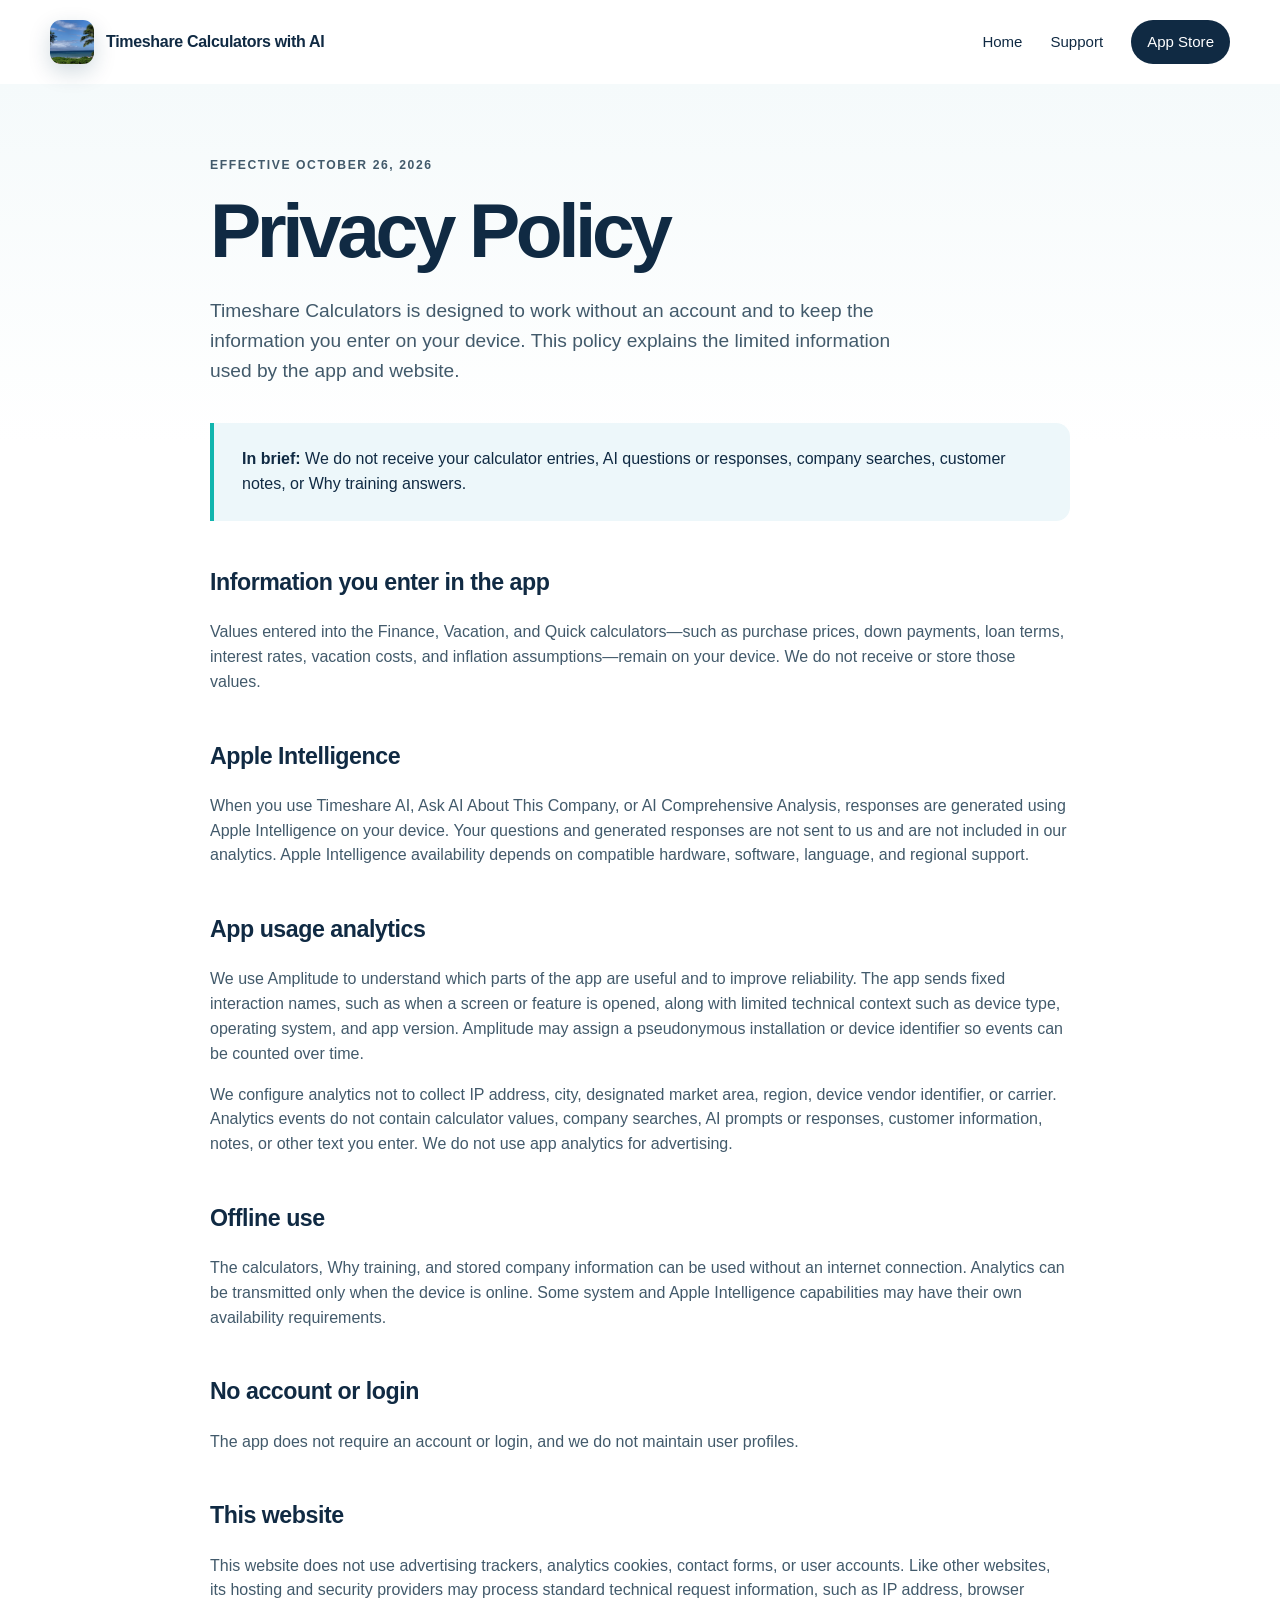
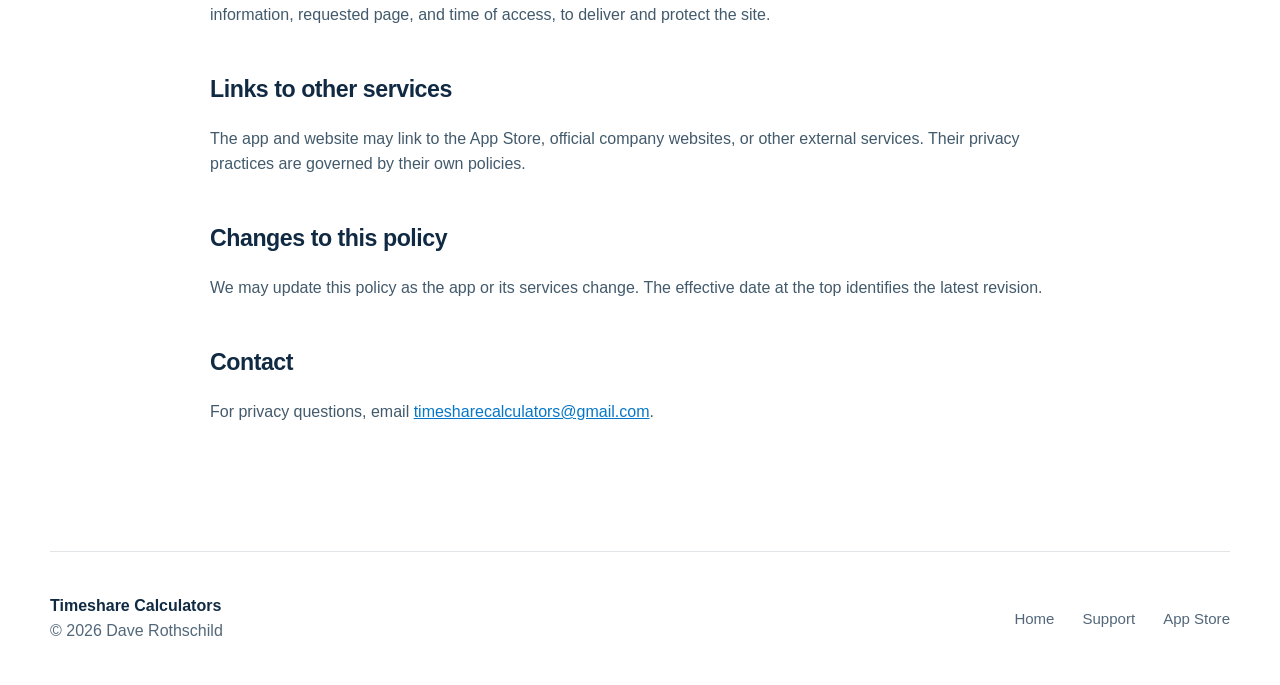
==== docs/privacy/index.html @ 12470e45 "Build Timeshare Calculators marketing website" ====
<!doctype html>
<html lang="en">
<head>
  <meta charset="utf-8">
  <meta name="viewport" content="width=device-width, initial-scale=1">
  <meta name="theme-color" content="#075985">
  <meta name="description" content="Privacy policy for the Timeshare Calculators with AI app and website.">
  <link rel="canonical" href="https://timesharecalculators.com/privacy/">
  <link rel="icon" href="../assets/app-icon.png">
  <link rel="stylesheet" href="../assets/site.css">
  <title>Privacy Policy — Timeshare Calculators</title>
</head>
<body>
  <header class="site-header">
    <a class="brand" href="/" aria-label="Timeshare Calculators with AI home"><img src="../assets/app-icon.png" alt="" width="44" height="44"><span>Timeshare Calculators with AI</span></a>
    <nav aria-label="Primary navigation"><a href="/">Home</a><a href="/support/">Support</a><a class="nav-download" href="https://apps.apple.com/us/app/timeshare-calculators-with-ai/id1451573793">App Store</a></nav>
  </header>
  <main class="content-page">
    <p class="eyebrow">Effective October 26, 2026</p>
    <h1>Privacy Policy</h1>
    <p class="content-lede">Timeshare Calculators is designed to work without an account and to keep the information you enter on your device. This policy explains the limited information used by the app and website.</p>
    <div class="info-box"><strong>In brief:</strong> We do not receive your calculator entries, AI questions or responses, company searches, customer notes, or Why training answers.</div>
    <h2>Information you enter in the app</h2>
    <p>Values entered into the Finance, Vacation, and Quick calculators—such as purchase prices, down payments, loan terms, interest rates, vacation costs, and inflation assumptions—remain on your device. We do not receive or store those values.</p>
    <h2>Apple Intelligence</h2>
    <p>When you use Timeshare AI, Ask AI About This Company, or AI Comprehensive Analysis, responses are generated using Apple Intelligence on your device. Your questions and generated responses are not sent to us and are not included in our analytics. Apple Intelligence availability depends on compatible hardware, software, language, and regional support.</p>
    <h2>App usage analytics</h2>
    <p>We use Amplitude to understand which parts of the app are useful and to improve reliability. The app sends fixed interaction names, such as when a screen or feature is opened, along with limited technical context such as device type, operating system, and app version. Amplitude may assign a pseudonymous installation or device identifier so events can be counted over time.</p>
    <p>We configure analytics not to collect IP address, city, designated market area, region, device vendor identifier, or carrier. Analytics events do not contain calculator values, company searches, AI prompts or responses, customer information, notes, or other text you enter. We do not use app analytics for advertising.</p>
    <h2>Offline use</h2>
    <p>The calculators, Why training, and stored company information can be used without an internet connection. Analytics can be transmitted only when the device is online. Some system and Apple Intelligence capabilities may have their own availability requirements.</p>
    <h2>No account or login</h2>
    <p>The app does not require an account or login, and we do not maintain user profiles.</p>
    <h2>This website</h2>
    <p>This website does not use advertising trackers, analytics cookies, contact forms, or user accounts. Like other websites, its hosting and security providers may process standard technical request information, such as IP address, browser information, requested page, and time of access, to deliver and protect the site.</p>
    <h2>Links to other services</h2>
    <p>The app and website may link to the App Store, official company websites, or other external services. Their privacy practices are governed by their own policies.</p>
    <h2>Changes to this policy</h2>
    <p>We may update this policy as the app or its services change. The effective date at the top identifies the latest revision.</p>
    <h2>Contact</h2>
    <p>For privacy questions, email <a href="mailto:timesharecalculators@gmail.com">timesharecalculators@gmail.com</a>.</p>
  </main>
  <footer class="site-footer"><div><strong>Timeshare Calculators</strong><span>© 2026 Dave Rothschild</span></div><nav aria-label="Footer navigation"><a href="/">Home</a><a href="/support/">Support</a><a href="https://apps.apple.com/us/app/timeshare-calculators-with-ai/id1451573793">App Store</a></nav></footer>
</body>
</html>
---- docs/assets/site.css ----
:root {
  --ink: #102a43;
  --muted: #526779;
  --blue: #0b83e6;
  --blue-dark: #075985;
  --aqua: #11b5ae;
  --sand: #f4efe7;
  --mist: #edf7fa;
  --line: rgba(16, 42, 67, 0.12);
  --shadow: 0 28px 80px rgba(8, 48, 78, 0.17);
}

* { box-sizing: border-box; }
html { scroll-behavior: smooth; }
body { margin: 0; overflow-x: hidden; color: var(--ink); background: #fff; font-family: -apple-system, BlinkMacSystemFont, "Segoe UI", sans-serif; line-height: 1.55; -webkit-font-smoothing: antialiased; }
a { color: inherit; }
img { display: block; max-width: 100%; }
.site-header { width: min(1180px, calc(100% - 40px)); margin: 0 auto; min-height: 84px; display: flex; align-items: center; justify-content: space-between; gap: 24px; }
.brand { display: inline-flex; align-items: center; gap: 12px; font-weight: 750; text-decoration: none; letter-spacing: -0.02em; }
.brand img { border-radius: 11px; box-shadow: 0 8px 22px rgba(4, 55, 84, 0.18); }
.site-header nav, .site-footer nav { display: flex; align-items: center; gap: 28px; }
.site-header nav a, .site-footer nav a { text-decoration: none; font-size: 0.94rem; }
.site-header nav a:hover, .site-footer nav a:hover { color: var(--blue); }
.site-header .nav-download { padding: 10px 16px; border-radius: 999px; color: #fff; background: var(--ink); }

.hero { position: relative; overflow: hidden; min-height: 760px; display: grid; grid-template-columns: minmax(0, 1fr) minmax(420px, 0.88fr); gap: 64px; align-items: center; padding: 70px max(40px, calc((100vw - 1180px) / 2)) 88px; background: radial-gradient(circle at 84% 18%, rgba(17, 181, 174, 0.23), transparent 27%), linear-gradient(135deg, #f6fbfc 0%, #e5f3f7 52%, #d7edf4 100%); }
.hero::after { content: ""; position: absolute; width: 680px; height: 680px; right: -150px; bottom: -390px; border-radius: 50%; border: 110px solid rgba(255, 255, 255, 0.36); }
.hero-copy, .hero-visual { position: relative; z-index: 1; min-width: 0; }
.eyebrow { margin: 0 0 18px; color: var(--blue-dark); font-size: 0.76rem; font-weight: 800; letter-spacing: 0.13em; text-transform: uppercase; }
.hero .eyebrow { margin-bottom: 22px; font-size: 1rem; letter-spacing: .11em; }
h1, h2, h3, p { margin-top: 0; }
h1 { margin-bottom: 28px; font-size: clamp(3rem, 5vw, 5.6rem); line-height: 0.98; letter-spacing: -0.058em; }
h1 span { color: var(--blue); }
.hero-lede { max-width: 640px; color: var(--muted); font-size: clamp(1.08rem, 1.6vw, 1.35rem); }
.hero-actions { display: flex; align-items: center; gap: 24px; margin-top: 34px; }
.app-store-badge { display: inline-block; flex: 0 0 auto; line-height: 0; }
.app-store-badge img { width: 200px; height: auto; }
.app-store-badge:hover { opacity: 0.88; }
.text-link { font-weight: 700; text-decoration: none; border-bottom: 1px solid currentColor; }
.platforms, .availability, .fine-print { color: var(--muted); font-size: 0.88rem; }
.platforms { margin: 22px 0 0; }

.hero-visual { min-height: 660px; display: grid; place-items: center; }
.phone { overflow: hidden; border: 10px solid #142431; border-radius: 42px; background: #fff; box-shadow: var(--shadow); }
.phone img { width: 100%; height: auto; }
.hero-montage { position: relative; width: 100%; max-width: 560px; height: 650px; }
.montage-phone { position: absolute; border-width: 7px; border-radius: 32px; box-shadow: 0 28px 70px rgba(8,48,78,.2); }
.montage-center { z-index: 3; top: 0; left: 50%; width: 290px; transform: translateX(-50%); border-width: 8px; border-radius: 36px; box-shadow: 0 34px 90px rgba(8,48,78,.27); }
.montage-left { z-index: 1; top: 118px; left: 0; width: 210px; transform: rotate(-7deg); }
.montage-right { z-index: 2; top: 118px; right: 0; width: 210px; transform: rotate(7deg); }

.section { padding: 120px max(40px, calc((100vw - 1180px) / 2)); }
.section-heading { max-width: 760px; margin: 0 auto 88px; text-align: center; }
.section-heading h2, .privacy-band h2, .final-cta h2 { font-size: clamp(2.3rem, 4vw, 4.2rem); line-height: 1.03; letter-spacing: -0.045em; }
.section-heading p:not(.eyebrow) { color: var(--muted); font-size: 1.1rem; }
.story-row { display: grid; grid-template-columns: minmax(300px, 0.8fr) minmax(480px, 1.2fr); gap: 90px; align-items: center; margin-bottom: 150px; }
.story-row-reverse { grid-template-columns: 1fr 1.05fr; }
.story-row-reverse .story-copy { order: 2; }
.story-copy h3 { margin-bottom: 20px; font-size: clamp(2rem, 3vw, 3.1rem); line-height: 1.05; letter-spacing: -0.04em; }
.story-copy > p { color: var(--muted); font-size: 1.08rem; }
.step { display: inline-grid; place-items: center; width: 45px; height: 45px; margin-bottom: 24px; border-radius: 50%; color: #fff; background: var(--blue); font-size: 0.78rem; font-weight: 850; }
.check-list { margin: 28px 0 0; padding: 0; list-style: none; }
.check-list li { position: relative; margin: 12px 0; padding-left: 30px; }
.check-list li::before { content: "✓"; position: absolute; left: 0; color: var(--aqua); font-weight: 900; }
.calculator-showcase { min-height: 680px; display: grid; place-items: center; padding: 54px; border-radius: 40px; background: radial-gradient(circle at 70% 18%, rgba(17,181,174,.27), transparent 30%), linear-gradient(145deg, #eaf7f9, #d5eaf3); }
.calculator-showcase-vacation { background: radial-gradient(circle at 30% 82%, rgba(255,255,255,.55), transparent 34%), linear-gradient(145deg, #e3f2fb, #b9ddf2); }
.calculator-phone { width: 320px; border-width: 8px; border-radius: 36px; }

.research-section { overflow: hidden; color: #fff; background: #071f31; }
.light-heading .eyebrow { color: #71d5d0; }
.light-heading p:not(.eyebrow) { color: #afc3d2; }
.research-features { display: grid; gap: 80px; }
.research-feature { display: grid; grid-template-columns: minmax(260px, .72fr) minmax(520px, 1.28fr); gap: 58px; align-items: center; padding: 58px; border: 1px solid rgba(214,228,235,.13); border-radius: 40px; background: rgba(255,255,255,.035); }
.research-feature-reverse { grid-template-columns: minmax(520px, 1.28fr) minmax(260px, .72fr); }
.research-feature-reverse .research-copy { order: 2; }
.research-copy span { color: #6de0da; font-size: .78rem; font-weight: 800; letter-spacing: .12em; text-transform: uppercase; }
.research-copy h3 { margin: 12px 0 20px; color: #fff; font-size: clamp(2rem, 3vw, 3rem); line-height: 1.04; letter-spacing: -.04em; }
.research-copy p { color: #afc3d2; font-size: 1.04rem; }
.research-note { padding-top: 18px; border-top: 1px solid rgba(214,228,235,.15); font-size: .82rem !important; }
.research-phone-pair { min-height: 610px; display: flex; align-items: flex-start; justify-content: center; gap: 24px; }
.phone-dark { width: 270px; border-color: #d6e4eb; border-width: 7px; border-radius: 32px; box-shadow: 0 35px 90px rgba(0,0,0,.4); }
.research-phone-offset { margin-top: 62px; }
.research-feature-why { grid-template-columns: 1fr 330px; background: linear-gradient(135deg, rgba(11,131,230,.13), rgba(17,181,174,.08)); }
.why-phone { width: 300px; justify-self: center; }

.privacy-band { display: grid; grid-template-columns: 0.9fr 1.1fr; gap: 100px; background: var(--sand); }
.privacy-points p { padding: 0 0 25px; border-bottom: 1px solid rgba(16, 42, 67, 0.17); color: var(--muted); }
.privacy-points strong { color: var(--ink); }
.final-cta { text-align: center; }
.final-cta img { margin: 0 auto 30px; border-radius: 25px; box-shadow: 0 15px 35px rgba(8,48,78,.18); }
.final-cta h2 { margin-bottom: 34px; }
.app-store-link { color: var(--blue-dark); font-weight: 750; text-underline-offset: 4px; }
.availability { max-width: 680px; margin: 28px auto 0; }
.site-footer { width: min(1180px, calc(100% - 40px)); margin: 0 auto; padding: 42px 0; border-top: 1px solid var(--line); display: flex; align-items: center; justify-content: space-between; gap: 30px; color: var(--muted); }
.site-footer div { display: flex; flex-direction: column; }
.site-footer strong { color: var(--ink); }
.apple-legal { max-width: 640px; margin-top: 12px; color: #718393; font-size: 0.7rem; line-height: 1.45; }

.content-page { min-height: calc(100vh - 180px); padding: 72px max(24px, calc((100vw - 860px) / 2)) 110px; background: linear-gradient(#f5fafb 0, #fff 360px); }
.content-page h1 { font-size: clamp(2.8rem, 6vw, 4.8rem); }
.content-page h2 { margin-top: 44px; font-size: 1.45rem; letter-spacing: -0.02em; }
.content-page p, .content-page li { color: #425a6b; }
.content-page a { color: #0677c8; }
.content-lede { max-width: 720px; font-size: 1.2rem; }
.info-box { margin: 38px 0; padding: 24px 28px; border-left: 4px solid var(--aqua); border-radius: 0 14px 14px 0; background: var(--mist); }
.faq-item { padding: 26px 0; border-bottom: 1px solid var(--line); }
.faq-item h2 { margin: 0 0 8px; }
.contact-card { margin-top: 48px; padding: 30px; border-radius: 22px; color: #fff; background: var(--blue-dark); }
.contact-card a { color: #fff; font-weight: 750; }

@media (max-width: 900px) {
  .site-header nav a:not(.nav-download) { display: none; }
  .hero { grid-template-columns: 1fr; text-align: center; padding-top: 72px; }
  .hero-copy { max-width: 700px; margin: 0 auto; }
  .hero-lede { margin-left: auto; margin-right: auto; }
  .hero-actions { justify-content: center; }
  .hero-visual { min-height: 650px; }
  .story-row, .story-row-reverse, .privacy-band { grid-template-columns: 1fr; gap: 60px; }
  .story-row-reverse .story-copy { order: initial; }
  .research-feature, .research-feature-reverse, .research-feature-why { grid-template-columns: 1fr; }
  .research-feature-reverse .research-copy { order: initial; }
  .site-footer { align-items: flex-start; }
}

@media (max-width: 680px) {
  .site-header { min-height: 72px; }
  .brand { gap: 9px; }
  .brand img { width: 38px; height: 38px; }
  .brand span { font-size: .82rem; }
  .site-header nav { gap: 0; }
  .site-header .nav-download { padding: 8px 13px; font-size: .84rem; }
  .hero { min-height: auto; gap: 20px; padding: 60px 22px 76px; }
  .hero .eyebrow { font-size: .88rem; }
  h1 { max-width: 100%; font-size: clamp(2.35rem, 11.5vw, 3.2rem); overflow-wrap: normal; }
  .hero-actions { flex-direction: column; }
  .hero-copy, .hero-visual { width: 100%; }
  .hero-visual { min-height: 500px; }
  .hero-montage { max-width: 370px; height: 500px; }
  .montage-center { width: 230px; border-width: 6px; border-radius: 28px; }
  .montage-left, .montage-right { top: 82px; width: 158px; border-width: 5px; border-radius: 23px; }
  .montage-left { left: -4px; }
  .montage-right { right: -4px; }
  .section { padding: 86px 22px; }
  .section-heading { margin-bottom: 58px; }
  .story-row { display: flex; flex-direction: column; margin-bottom: 100px; }
  .story-copy { order: 1; }
  .calculator-showcase { order: 2; width: 100%; min-height: 570px; padding: 28px 18px; border-radius: 30px; }
  .calculator-phone { width: min(285px, 82vw); border-width: 6px; border-radius: 30px; }
  .research-features { gap: 44px; }
  .research-feature { gap: 42px; padding: 34px 20px; border-radius: 28px; }
  .research-phone-pair { min-height: 0; flex-direction: column; align-items: center; gap: 32px; }
  .phone-dark, .why-phone { width: min(285px, 82vw); }
  .research-phone-offset { margin-top: 0; }
  .privacy-band { gap: 28px; }
  .site-footer, .site-footer nav { flex-direction: column; }
  .site-footer nav { align-items: flex-start; gap: 14px; }
}

@media (max-width: 420px) {
  .site-header nav { display: none; }
  .brand span { font-size: .88rem; }
}

@media (prefers-reduced-motion: reduce) { html { scroll-behavior: auto; } }
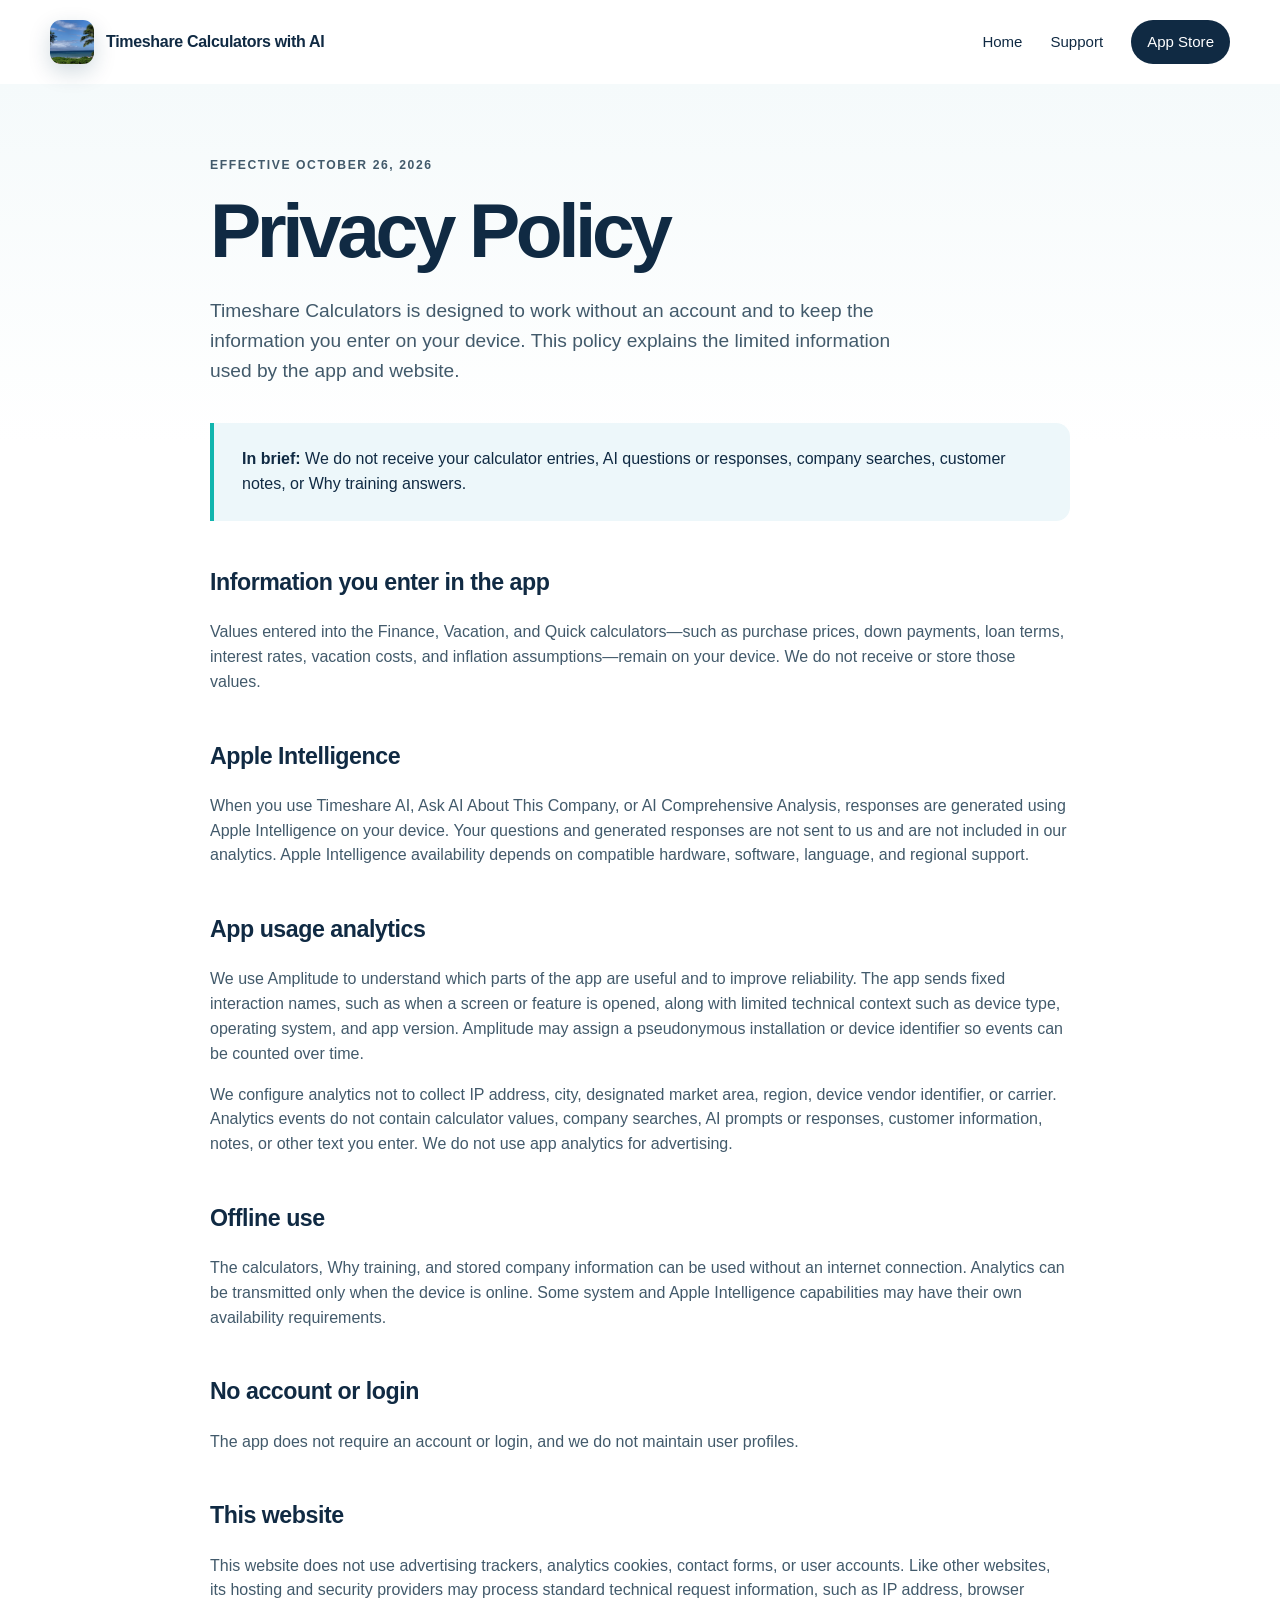
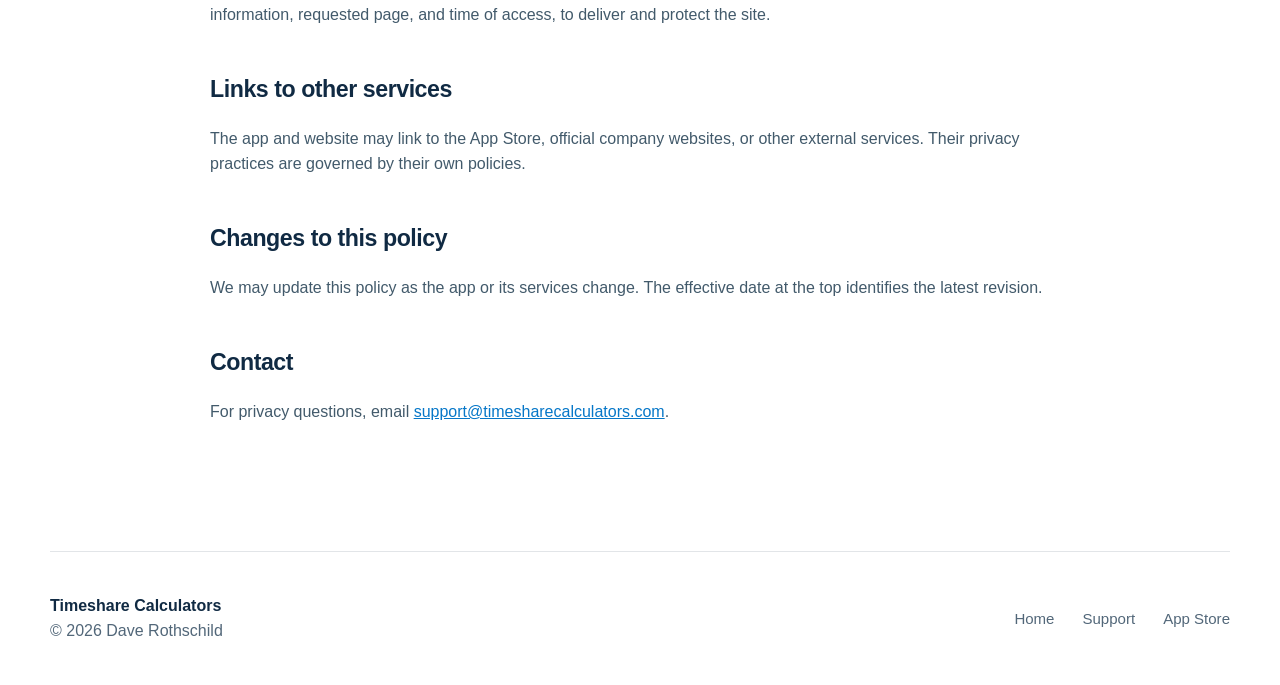
==== commit 94d462c6: "Use support domain email on website" ====
--- a/docs/privacy/index.html
+++ b/docs/privacy/index.html
@@ -38,7 +38,7 @@
     <h2>Changes to this policy</h2>
     <p>We may update this policy as the app or its services change. The effective date at the top identifies the latest revision.</p>
     <h2>Contact</h2>
-    <p>For privacy questions, email <a href="mailto:timesharecalculators@gmail.com">timesharecalculators@gmail.com</a>.</p>
+    <p>For privacy questions, email <a href="mailto:support@timesharecalculators.com">support@timesharecalculators.com</a>.</p>
   </main>
   <footer class="site-footer"><div><strong>Timeshare Calculators</strong><span>© 2026 Dave Rothschild</span></div><nav aria-label="Footer navigation"><a href="/">Home</a><a href="/support/">Support</a><a href="https://apps.apple.com/us/app/timeshare-calculators-with-ai/id1451573793">App Store</a></nav></footer>
 </body>
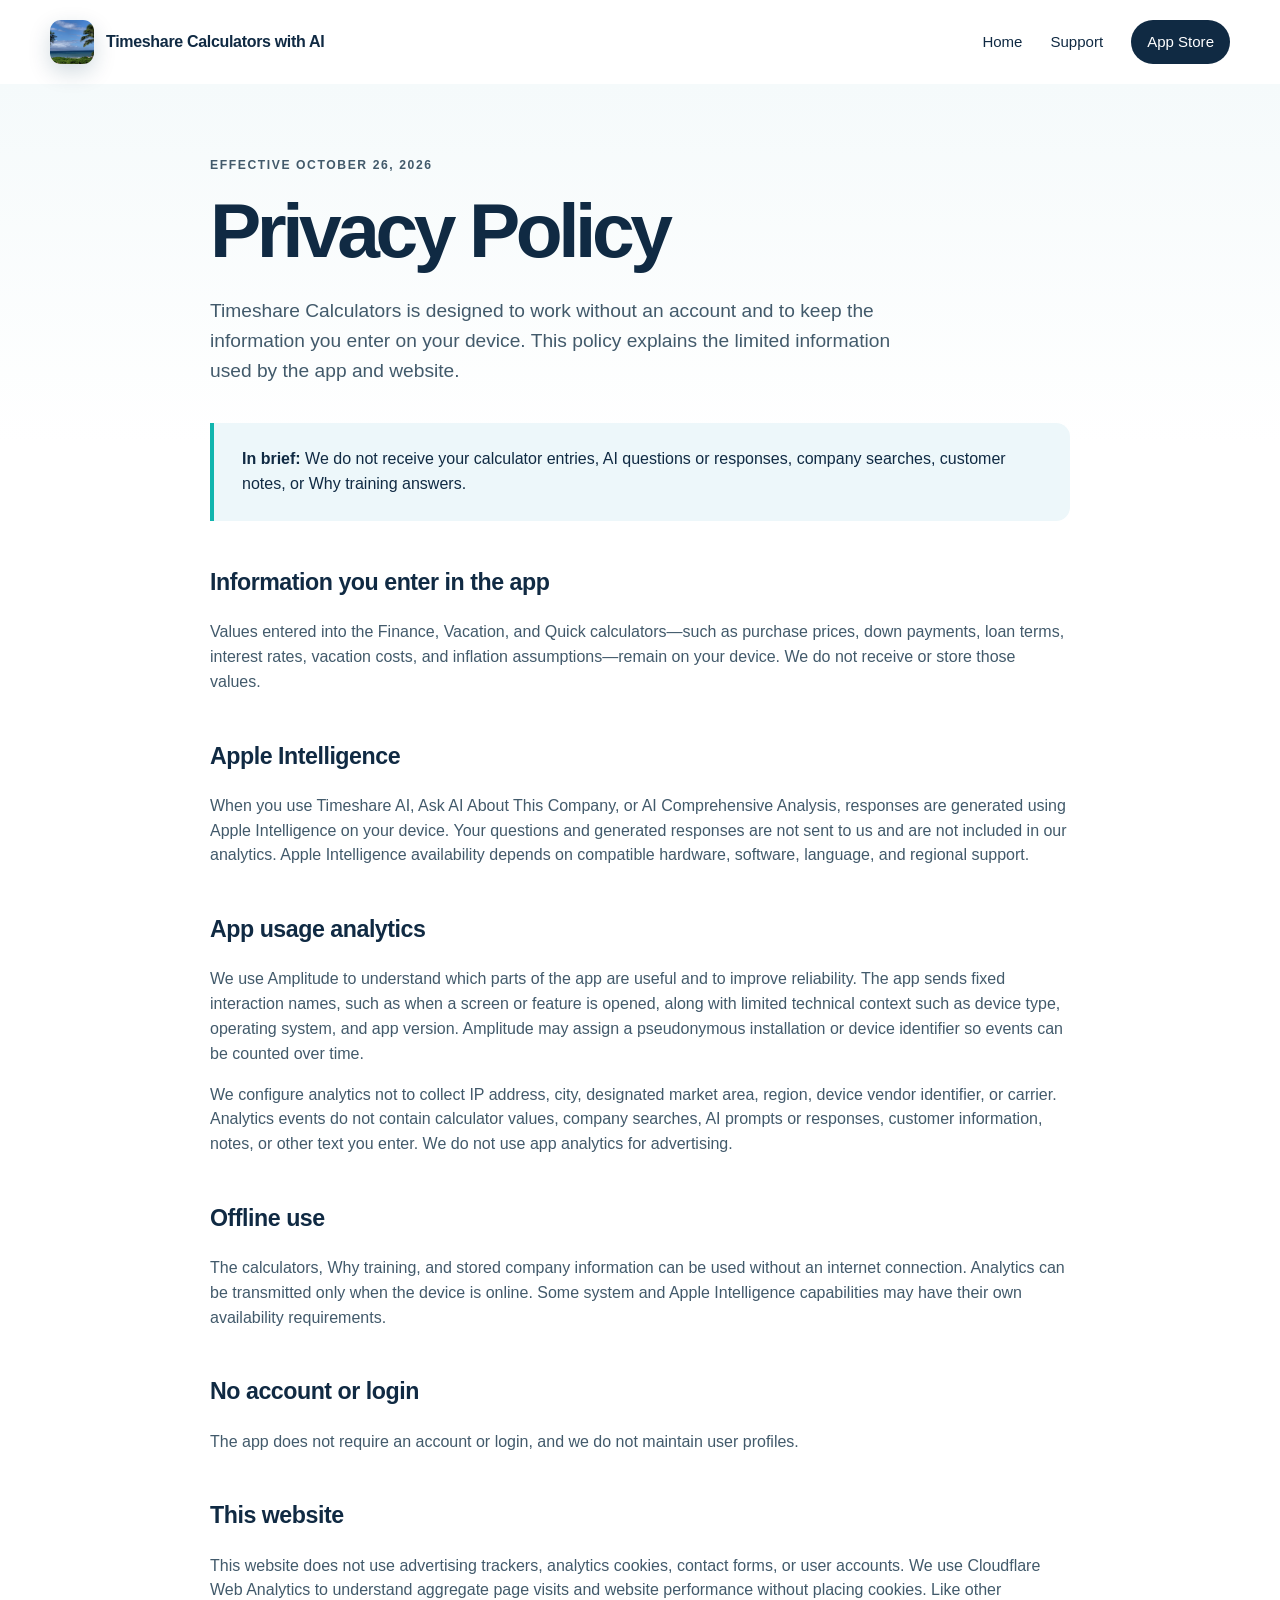
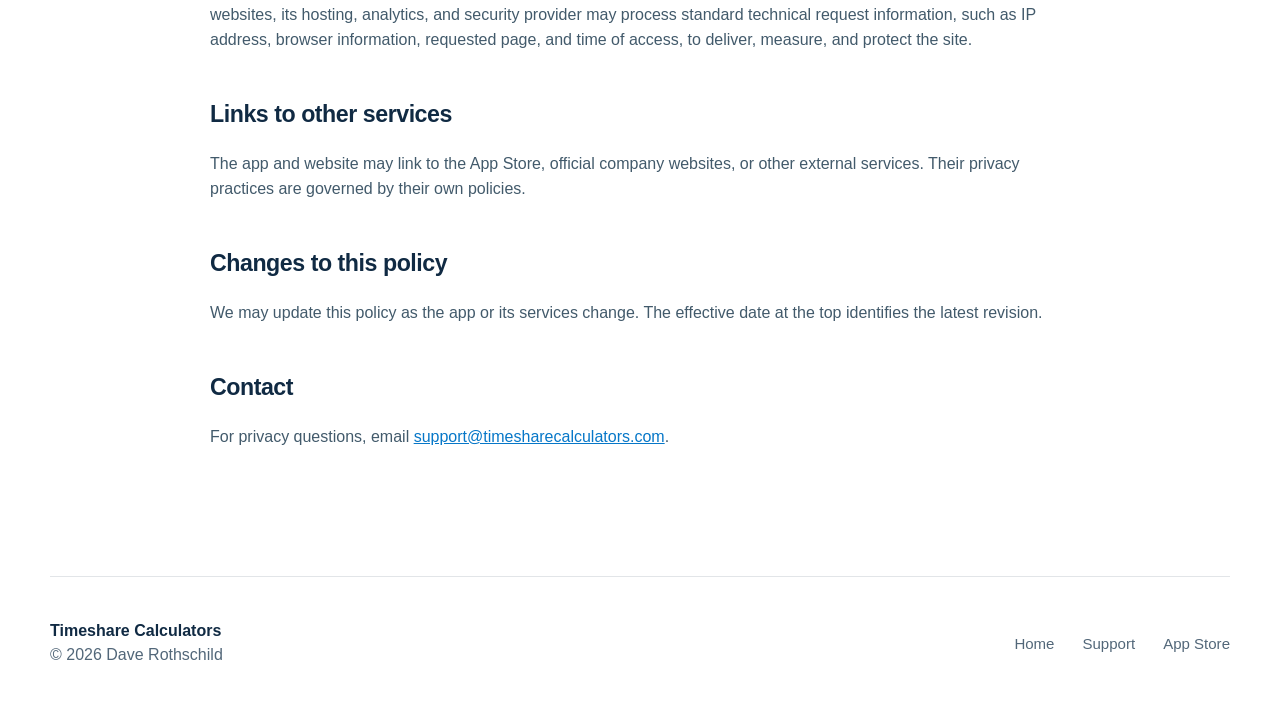
==== commit 35e05947: "Improve website SEO and sitemap" ====
--- a/docs/privacy/index.html
+++ b/docs/privacy/index.html
@@ -5,6 +5,7 @@
   <meta name="viewport" content="width=device-width, initial-scale=1">
   <meta name="theme-color" content="#075985">
   <meta name="description" content="Privacy policy for the Timeshare Calculators with AI app and website.">
+  <meta name="robots" content="index,follow">
   <link rel="canonical" href="https://timesharecalculators.com/privacy/">
   <link rel="icon" href="../assets/app-icon.png">
   <link rel="stylesheet" href="../assets/site.css">
@@ -32,7 +33,7 @@
     <h2>No account or login</h2>
     <p>The app does not require an account or login, and we do not maintain user profiles.</p>
     <h2>This website</h2>
-    <p>This website does not use advertising trackers, analytics cookies, contact forms, or user accounts. Like other websites, its hosting and security providers may process standard technical request information, such as IP address, browser information, requested page, and time of access, to deliver and protect the site.</p>
+    <p>This website does not use advertising trackers, analytics cookies, contact forms, or user accounts. We use Cloudflare Web Analytics to understand aggregate page visits and website performance without placing cookies. Like other websites, its hosting, analytics, and security provider may process standard technical request information, such as IP address, browser information, requested page, and time of access, to deliver, measure, and protect the site.</p>
     <h2>Links to other services</h2>
     <p>The app and website may link to the App Store, official company websites, or other external services. Their privacy practices are governed by their own policies.</p>
     <h2>Changes to this policy</h2>
